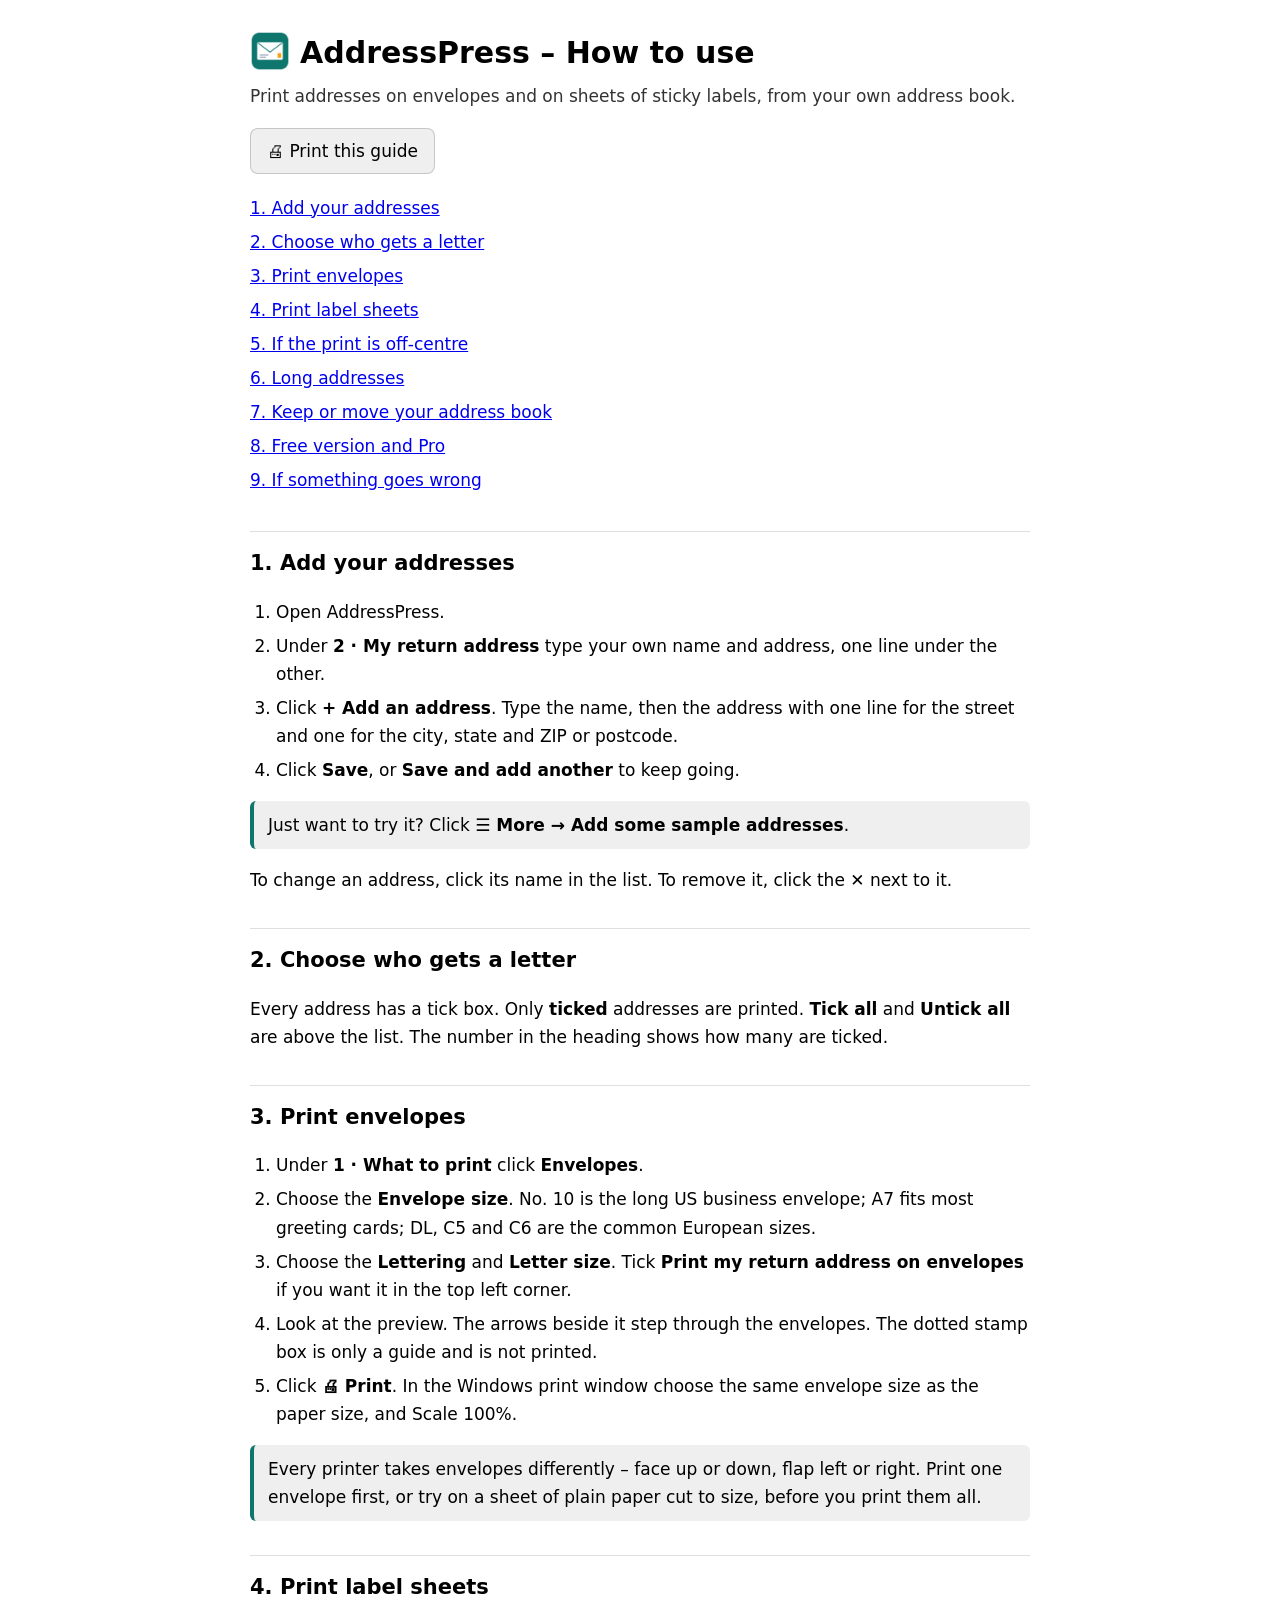
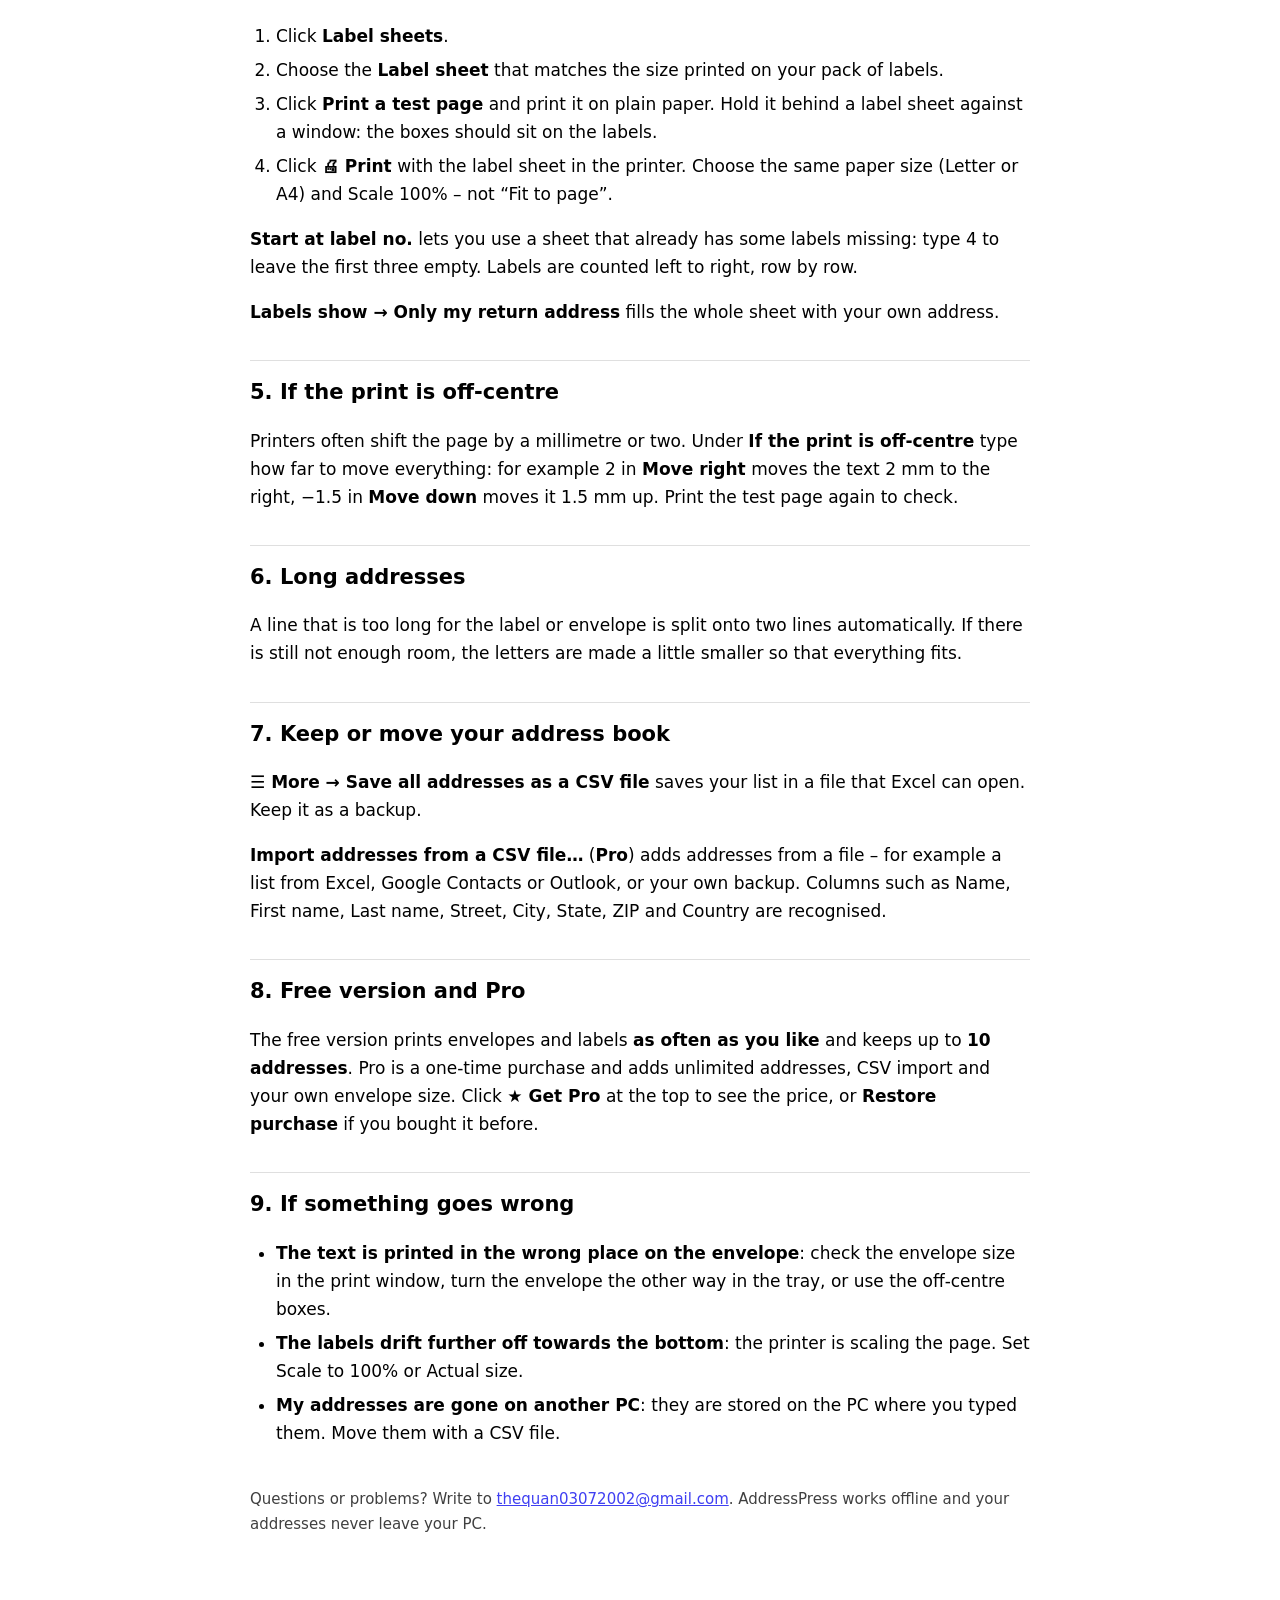
==== help.html @ 4247af62 "AddressPress 1.0" ====
<!doctype html><html lang="en"><head><meta charset="utf-8"><meta name="viewport" content="width=device-width, initial-scale=1"><title>AddressPress – How to use</title><link rel="icon" href="icon-192.png"><style>:root{--a:#0f766e;color-scheme:light dark}body{font:17px/1.65 "Segoe UI",system-ui,sans-serif;max-width:780px;margin:0 auto;padding:28px 20px 60px}h1{font-size:30px;margin:0 0 4px}h1 img{vertical-align:-8px;border-radius:8px;margin-right:10px}h2{font-size:21px;margin:34px 0 8px;padding-top:14px;border-top:1px solid #8884}.lead{opacity:.8;margin:0 0 18px}ol,ul{padding-left:26px}li{margin:6px 0}.tip{border-left:4px solid var(--a);background:#8882;padding:10px 14px;border-radius:6px;margin:12px 0}.toc a{display:block;padding:3px 0}.foot{margin-top:40px;opacity:.75;font-size:15px}button{font:inherit;padding:8px 16px;border-radius:8px;border:1px solid #8886;cursor:pointer}figure{margin:16px 0}figure img{display:block;max-width:100%;height:auto;border:1px solid #8886;border-radius:8px}figcaption{font-size:14px;opacity:.75;margin-top:6px}@media print{.noprint{display:none}}</style></head><body><h1><img src="icon-192.png" width="40" height="40" alt="">AddressPress – How to use</h1><p class="lead">Print addresses on envelopes and on sheets of sticky labels, from your own address book.</p><p class="noprint"><button onclick="print()">🖨 Print this guide</button></p><div class="toc noprint"><a href="#s0">1. Add your addresses</a><a href="#s1">2. Choose who gets a letter</a><a href="#s2">3. Print envelopes</a><a href="#s3">4. Print label sheets</a><a href="#s4">5. If the print is off-centre</a><a href="#s5">6. Long addresses</a><a href="#s6">7. Keep or move your address book</a><a href="#s7">8. Free version and Pro</a><a href="#s8">9. If something goes wrong</a></div><h2 id="s0">1. Add your addresses</h2><ol><li>Open AddressPress.</li><li>Under <b>2 · My return address</b> type your own name and address, one line under the other.</li><li>Click <b>+ Add an address</b>. Type the name, then the address with one line for the street and one for the city, state and ZIP or postcode.</li><li>Click <b>Save</b>, or <b>Save and add another</b> to keep going.</li></ol><p class="tip">Just want to try it? Click <b>☰ More → Add some sample addresses</b>.</p><p>To change an address, click its name in the list. To remove it, click the <b>✕</b> next to it.</p><h2 id="s1">2. Choose who gets a letter</h2><p>Every address has a tick box. Only <b>ticked</b> addresses are printed. <b>Tick all</b> and <b>Untick all</b> are above the list. The number in the heading shows how many are ticked.</p><h2 id="s2">3. Print envelopes</h2><ol><li>Under <b>1 · What to print</b> click <b>Envelopes</b>.</li><li>Choose the <b>Envelope size</b>. No. 10 is the long US business envelope; A7 fits most greeting cards; DL, C5 and C6 are the common European sizes.</li><li>Choose the <b>Lettering</b> and <b>Letter size</b>. Tick <b>Print my return address on envelopes</b> if you want it in the top left corner.</li><li>Look at the preview. The arrows beside it step through the envelopes. The dotted stamp box is only a guide and is not printed.</li><li>Click <b>🖨 Print</b>. In the Windows print window choose the same envelope size as the paper size, and Scale 100%.</li></ol><p class="tip">Every printer takes envelopes differently – face up or down, flap left or right. Print one envelope first, or try on a sheet of plain paper cut to size, before you print them all.</p><h2 id="s3">4. Print label sheets</h2><ol><li>Click <b>Label sheets</b>.</li><li>Choose the <b>Label sheet</b> that matches the size printed on your pack of labels.</li><li>Click <b>Print a test page</b> and print it on plain paper. Hold it behind a label sheet against a window: the boxes should sit on the labels.</li><li>Click <b>🖨 Print</b> with the label sheet in the printer. Choose the same paper size (Letter or A4) and Scale 100% – not “Fit to page”.</li></ol><p><b>Start at label no.</b> lets you use a sheet that already has some labels missing: type 4 to leave the first three empty. Labels are counted left to right, row by row.</p><p><b>Labels show → Only my return address</b> fills the whole sheet with your own address.</p><h2 id="s4">5. If the print is off-centre</h2><p>Printers often shift the page by a millimetre or two. Under <b>If the print is off-centre</b> type how far to move everything: for example 2 in <b>Move right</b> moves the text 2 mm to the right, −1.5 in <b>Move down</b> moves it 1.5 mm up. Print the test page again to check.</p><h2 id="s5">6. Long addresses</h2><p>A line that is too long for the label or envelope is split onto two lines automatically. If there is still not enough room, the letters are made a little smaller so that everything fits.</p><h2 id="s6">7. Keep or move your address book</h2><p><b>☰ More → Save all addresses as a CSV file</b> saves your list in a file that Excel can open. Keep it as a backup.</p><p><b>Import addresses from a CSV file…</b> (<b>Pro</b>) adds addresses from a file – for example a list from Excel, Google Contacts or Outlook, or your own backup. Columns such as Name, First name, Last name, Street, City, State, ZIP and Country are recognised.</p><h2 id="s7">8. Free version and Pro</h2><p>The free version prints envelopes and labels <b>as often as you like</b> and keeps up to <b>10 addresses</b>. Pro is a one-time purchase and adds unlimited addresses, CSV import and your own envelope size. Click <b>★ Get Pro</b> at the top to see the price, or <b>Restore purchase</b> if you bought it before.</p><h2 id="s8">9. If something goes wrong</h2><ul><li><b>The text is printed in the wrong place on the envelope</b>: check the envelope size in the print window, turn the envelope the other way in the tray, or use the off-centre boxes.</li><li><b>The labels drift further off towards the bottom</b>: the printer is scaling the page. Set Scale to 100% or Actual size.</li><li><b>My addresses are gone on another PC</b>: they are stored on the PC where you typed them. Move them with a CSV file.</li></ul><p class="foot">Questions or problems? Write to <a href="mailto:thequan03072002@gmail.com">thequan03072002@gmail.com</a>. AddressPress works offline and your addresses never leave your PC.</p></body></html>
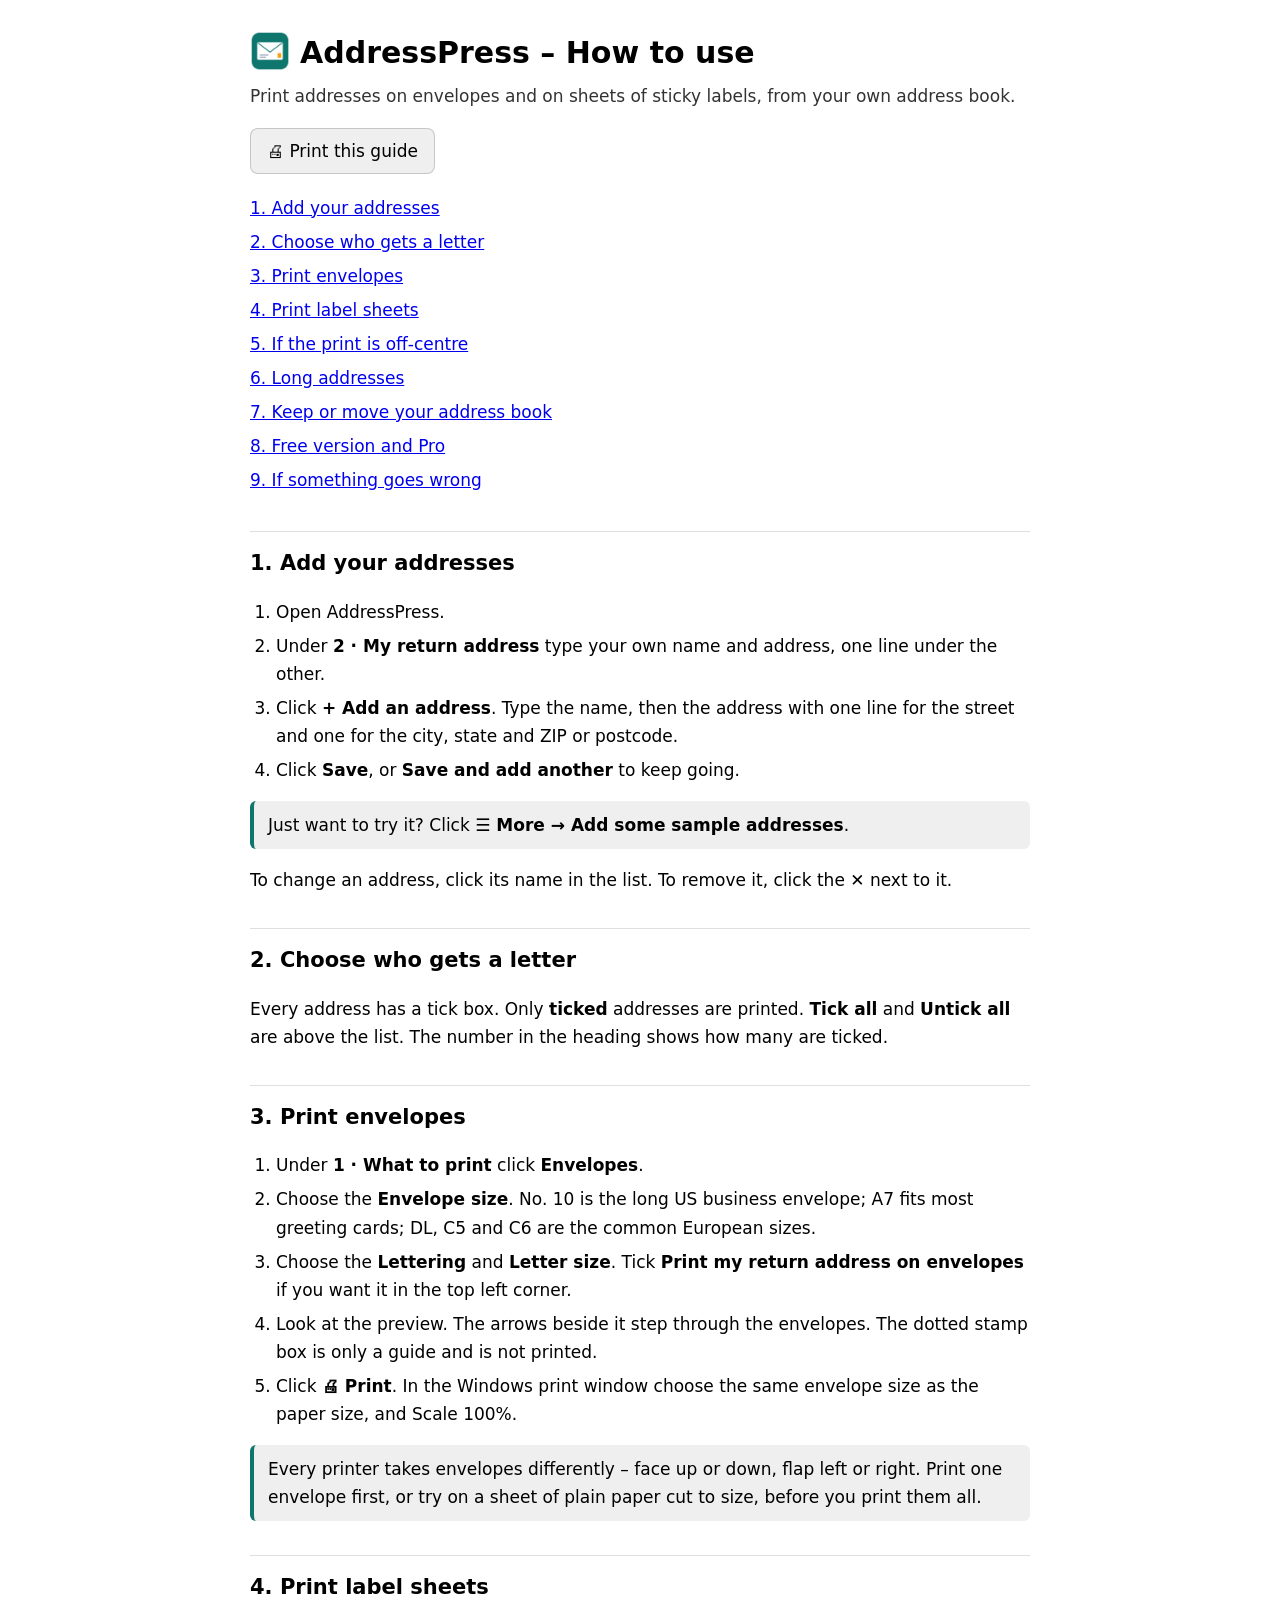
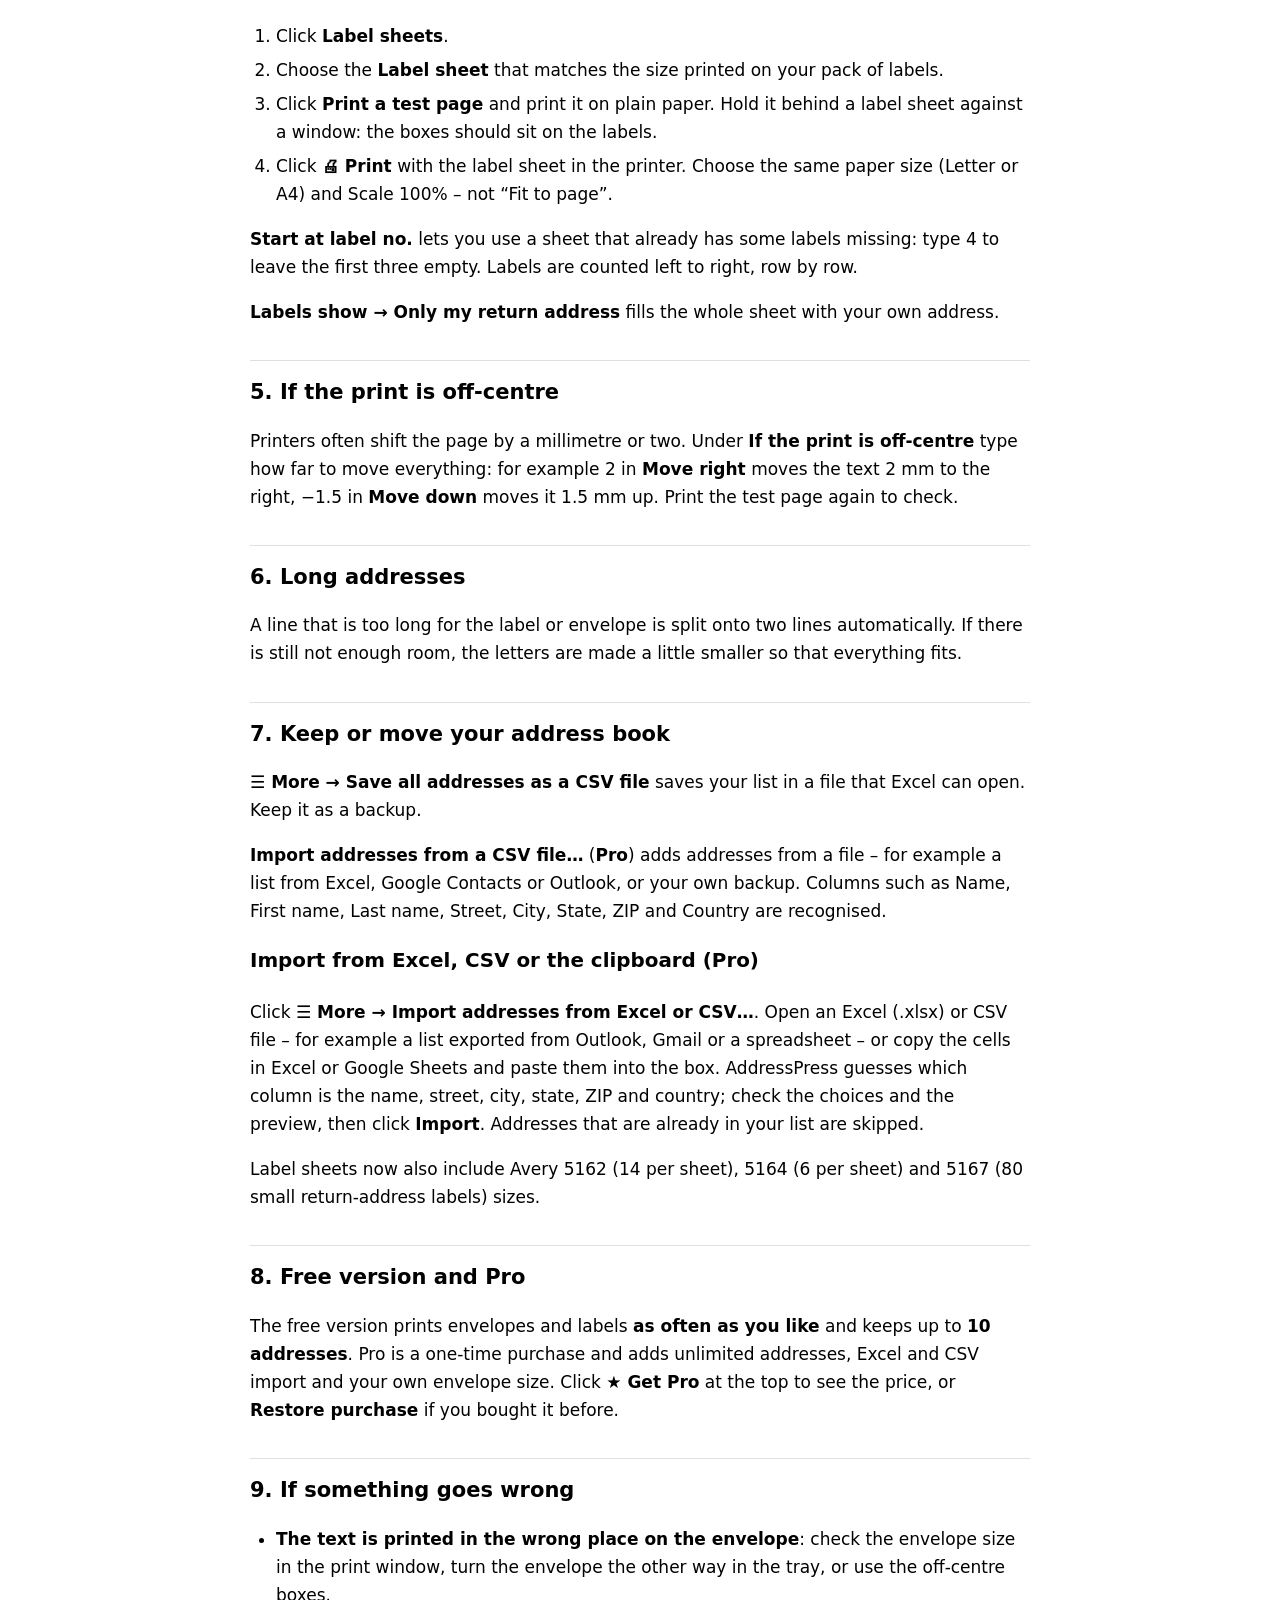
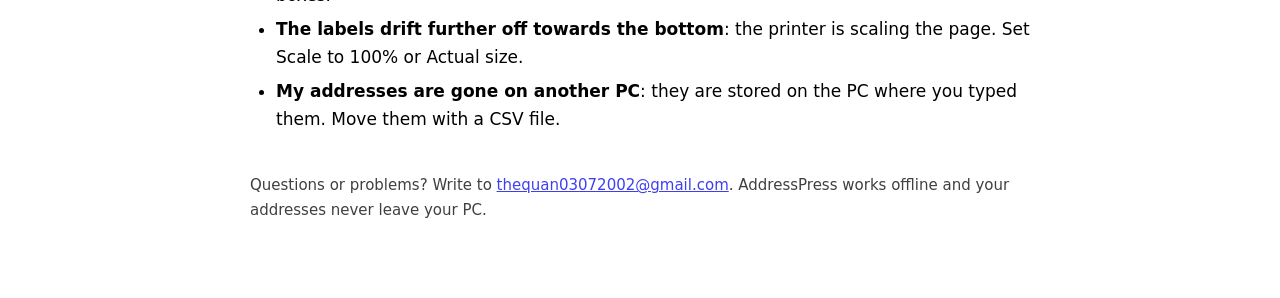
==== commit 7768540b: "Import addresses from Excel/CSV, more Avery label sizes" ====
--- a/help.html
+++ b/help.html
@@ -1 +1 @@
-<!doctype html><html lang="en"><head><meta charset="utf-8"><meta name="viewport" content="width=device-width, initial-scale=1"><title>AddressPress – How to use</title><link rel="icon" href="icon-192.png"><style>:root{--a:#0f766e;color-scheme:light dark}body{font:17px/1.65 "Segoe UI",system-ui,sans-serif;max-width:780px;margin:0 auto;padding:28px 20px 60px}h1{font-size:30px;margin:0 0 4px}h1 img{vertical-align:-8px;border-radius:8px;margin-right:10px}h2{font-size:21px;margin:34px 0 8px;padding-top:14px;border-top:1px solid #8884}.lead{opacity:.8;margin:0 0 18px}ol,ul{padding-left:26px}li{margin:6px 0}.tip{border-left:4px solid var(--a);background:#8882;padding:10px 14px;border-radius:6px;margin:12px 0}.toc a{display:block;padding:3px 0}.foot{margin-top:40px;opacity:.75;font-size:15px}button{font:inherit;padding:8px 16px;border-radius:8px;border:1px solid #8886;cursor:pointer}figure{margin:16px 0}figure img{display:block;max-width:100%;height:auto;border:1px solid #8886;border-radius:8px}figcaption{font-size:14px;opacity:.75;margin-top:6px}@media print{.noprint{display:none}}</style></head><body><h1><img src="icon-192.png" width="40" height="40" alt="">AddressPress – How to use</h1><p class="lead">Print addresses on envelopes and on sheets of sticky labels, from your own address book.</p><p class="noprint"><button onclick="print()">🖨 Print this guide</button></p><div class="toc noprint"><a href="#s0">1. Add your addresses</a><a href="#s1">2. Choose who gets a letter</a><a href="#s2">3. Print envelopes</a><a href="#s3">4. Print label sheets</a><a href="#s4">5. If the print is off-centre</a><a href="#s5">6. Long addresses</a><a href="#s6">7. Keep or move your address book</a><a href="#s7">8. Free version and Pro</a><a href="#s8">9. If something goes wrong</a></div><h2 id="s0">1. Add your addresses</h2><ol><li>Open AddressPress.</li><li>Under <b>2 · My return address</b> type your own name and address, one line under the other.</li><li>Click <b>+ Add an address</b>. Type the name, then the address with one line for the street and one for the city, state and ZIP or postcode.</li><li>Click <b>Save</b>, or <b>Save and add another</b> to keep going.</li></ol><p class="tip">Just want to try it? Click <b>☰ More → Add some sample addresses</b>.</p><p>To change an address, click its name in the list. To remove it, click the <b>✕</b> next to it.</p><h2 id="s1">2. Choose who gets a letter</h2><p>Every address has a tick box. Only <b>ticked</b> addresses are printed. <b>Tick all</b> and <b>Untick all</b> are above the list. The number in the heading shows how many are ticked.</p><h2 id="s2">3. Print envelopes</h2><ol><li>Under <b>1 · What to print</b> click <b>Envelopes</b>.</li><li>Choose the <b>Envelope size</b>. No. 10 is the long US business envelope; A7 fits most greeting cards; DL, C5 and C6 are the common European sizes.</li><li>Choose the <b>Lettering</b> and <b>Letter size</b>. Tick <b>Print my return address on envelopes</b> if you want it in the top left corner.</li><li>Look at the preview. The arrows beside it step through the envelopes. The dotted stamp box is only a guide and is not printed.</li><li>Click <b>🖨 Print</b>. In the Windows print window choose the same envelope size as the paper size, and Scale 100%.</li></ol><p class="tip">Every printer takes envelopes differently – face up or down, flap left or right. Print one envelope first, or try on a sheet of plain paper cut to size, before you print them all.</p><h2 id="s3">4. Print label sheets</h2><ol><li>Click <b>Label sheets</b>.</li><li>Choose the <b>Label sheet</b> that matches the size printed on your pack of labels.</li><li>Click <b>Print a test page</b> and print it on plain paper. Hold it behind a label sheet against a window: the boxes should sit on the labels.</li><li>Click <b>🖨 Print</b> with the label sheet in the printer. Choose the same paper size (Letter or A4) and Scale 100% – not “Fit to page”.</li></ol><p><b>Start at label no.</b> lets you use a sheet that already has some labels missing: type 4 to leave the first three empty. Labels are counted left to right, row by row.</p><p><b>Labels show → Only my return address</b> fills the whole sheet with your own address.</p><h2 id="s4">5. If the print is off-centre</h2><p>Printers often shift the page by a millimetre or two. Under <b>If the print is off-centre</b> type how far to move everything: for example 2 in <b>Move right</b> moves the text 2 mm to the right, −1.5 in <b>Move down</b> moves it 1.5 mm up. Print the test page again to check.</p><h2 id="s5">6. Long addresses</h2><p>A line that is too long for the label or envelope is split onto two lines automatically. If there is still not enough room, the letters are made a little smaller so that everything fits.</p><h2 id="s6">7. Keep or move your address book</h2><p><b>☰ More → Save all addresses as a CSV file</b> saves your list in a file that Excel can open. Keep it as a backup.</p><p><b>Import addresses from a CSV file…</b> (<b>Pro</b>) adds addresses from a file – for example a list from Excel, Google Contacts or Outlook, or your own backup. Columns such as Name, First name, Last name, Street, City, State, ZIP and Country are recognised.</p><h2 id="s7">8. Free version and Pro</h2><p>The free version prints envelopes and labels <b>as often as you like</b> and keeps up to <b>10 addresses</b>. Pro is a one-time purchase and adds unlimited addresses, CSV import and your own envelope size. Click <b>★ Get Pro</b> at the top to see the price, or <b>Restore purchase</b> if you bought it before.</p><h2 id="s8">9. If something goes wrong</h2><ul><li><b>The text is printed in the wrong place on the envelope</b>: check the envelope size in the print window, turn the envelope the other way in the tray, or use the off-centre boxes.</li><li><b>The labels drift further off towards the bottom</b>: the printer is scaling the page. Set Scale to 100% or Actual size.</li><li><b>My addresses are gone on another PC</b>: they are stored on the PC where you typed them. Move them with a CSV file.</li></ul><p class="foot">Questions or problems? Write to <a href="mailto:thequan03072002@gmail.com">thequan03072002@gmail.com</a>. AddressPress works offline and your addresses never leave your PC.</p></body></html>+<!doctype html><html lang="en"><head><meta charset="utf-8"><meta name="viewport" content="width=device-width, initial-scale=1"><title>AddressPress – How to use</title><link rel="icon" href="icon-192.png"><style>:root{--a:#0f766e;color-scheme:light dark}body{font:17px/1.65 "Segoe UI",system-ui,sans-serif;max-width:780px;margin:0 auto;padding:28px 20px 60px}h1{font-size:30px;margin:0 0 4px}h1 img{vertical-align:-8px;border-radius:8px;margin-right:10px}h2{font-size:21px;margin:34px 0 8px;padding-top:14px;border-top:1px solid #8884}.lead{opacity:.8;margin:0 0 18px}ol,ul{padding-left:26px}li{margin:6px 0}.tip{border-left:4px solid var(--a);background:#8882;padding:10px 14px;border-radius:6px;margin:12px 0}.toc a{display:block;padding:3px 0}.foot{margin-top:40px;opacity:.75;font-size:15px}button{font:inherit;padding:8px 16px;border-radius:8px;border:1px solid #8886;cursor:pointer}figure{margin:16px 0}figure img{display:block;max-width:100%;height:auto;border:1px solid #8886;border-radius:8px}figcaption{font-size:14px;opacity:.75;margin-top:6px}@media print{.noprint{display:none}}</style></head><body><h1><img src="icon-192.png" width="40" height="40" alt="">AddressPress – How to use</h1><p class="lead">Print addresses on envelopes and on sheets of sticky labels, from your own address book.</p><p class="noprint"><button onclick="print()">🖨 Print this guide</button></p><div class="toc noprint"><a href="#s0">1. Add your addresses</a><a href="#s1">2. Choose who gets a letter</a><a href="#s2">3. Print envelopes</a><a href="#s3">4. Print label sheets</a><a href="#s4">5. If the print is off-centre</a><a href="#s5">6. Long addresses</a><a href="#s6">7. Keep or move your address book</a><a href="#s7">8. Free version and Pro</a><a href="#s8">9. If something goes wrong</a></div><h2 id="s0">1. Add your addresses</h2><ol><li>Open AddressPress.</li><li>Under <b>2 · My return address</b> type your own name and address, one line under the other.</li><li>Click <b>+ Add an address</b>. Type the name, then the address with one line for the street and one for the city, state and ZIP or postcode.</li><li>Click <b>Save</b>, or <b>Save and add another</b> to keep going.</li></ol><p class="tip">Just want to try it? Click <b>☰ More → Add some sample addresses</b>.</p><p>To change an address, click its name in the list. To remove it, click the <b>✕</b> next to it.</p><h2 id="s1">2. Choose who gets a letter</h2><p>Every address has a tick box. Only <b>ticked</b> addresses are printed. <b>Tick all</b> and <b>Untick all</b> are above the list. The number in the heading shows how many are ticked.</p><h2 id="s2">3. Print envelopes</h2><ol><li>Under <b>1 · What to print</b> click <b>Envelopes</b>.</li><li>Choose the <b>Envelope size</b>. No. 10 is the long US business envelope; A7 fits most greeting cards; DL, C5 and C6 are the common European sizes.</li><li>Choose the <b>Lettering</b> and <b>Letter size</b>. Tick <b>Print my return address on envelopes</b> if you want it in the top left corner.</li><li>Look at the preview. The arrows beside it step through the envelopes. The dotted stamp box is only a guide and is not printed.</li><li>Click <b>🖨 Print</b>. In the Windows print window choose the same envelope size as the paper size, and Scale 100%.</li></ol><p class="tip">Every printer takes envelopes differently – face up or down, flap left or right. Print one envelope first, or try on a sheet of plain paper cut to size, before you print them all.</p><h2 id="s3">4. Print label sheets</h2><ol><li>Click <b>Label sheets</b>.</li><li>Choose the <b>Label sheet</b> that matches the size printed on your pack of labels.</li><li>Click <b>Print a test page</b> and print it on plain paper. Hold it behind a label sheet against a window: the boxes should sit on the labels.</li><li>Click <b>🖨 Print</b> with the label sheet in the printer. Choose the same paper size (Letter or A4) and Scale 100% – not “Fit to page”.</li></ol><p><b>Start at label no.</b> lets you use a sheet that already has some labels missing: type 4 to leave the first three empty. Labels are counted left to right, row by row.</p><p><b>Labels show → Only my return address</b> fills the whole sheet with your own address.</p><h2 id="s4">5. If the print is off-centre</h2><p>Printers often shift the page by a millimetre or two. Under <b>If the print is off-centre</b> type how far to move everything: for example 2 in <b>Move right</b> moves the text 2 mm to the right, −1.5 in <b>Move down</b> moves it 1.5 mm up. Print the test page again to check.</p><h2 id="s5">6. Long addresses</h2><p>A line that is too long for the label or envelope is split onto two lines automatically. If there is still not enough room, the letters are made a little smaller so that everything fits.</p><h2 id="s6">7. Keep or move your address book</h2><p><b>☰ More → Save all addresses as a CSV file</b> saves your list in a file that Excel can open. Keep it as a backup.</p><p><b>Import addresses from a CSV file…</b> (<b>Pro</b>) adds addresses from a file – for example a list from Excel, Google Contacts or Outlook, or your own backup. Columns such as Name, First name, Last name, Street, City, State, ZIP and Country are recognised.</p><h3>Import from Excel, CSV or the clipboard (Pro)</h3><p>Click <b>☰ More → Import addresses from Excel or CSV…</b>. Open an Excel (.xlsx) or CSV file – for example a list exported from Outlook, Gmail or a spreadsheet – or copy the cells in Excel or Google Sheets and paste them into the box. AddressPress guesses which column is the name, street, city, state, ZIP and country; check the choices and the preview, then click <b>Import</b>. Addresses that are already in your list are skipped.</p><p>Label sheets now also include Avery 5162 (14 per sheet), 5164 (6 per sheet) and 5167 (80 small return-address labels) sizes.</p><h2 id="s7">8. Free version and Pro</h2><p>The free version prints envelopes and labels <b>as often as you like</b> and keeps up to <b>10 addresses</b>. Pro is a one-time purchase and adds unlimited addresses, Excel and CSV import and your own envelope size. Click <b>★ Get Pro</b> at the top to see the price, or <b>Restore purchase</b> if you bought it before.</p><h2 id="s8">9. If something goes wrong</h2><ul><li><b>The text is printed in the wrong place on the envelope</b>: check the envelope size in the print window, turn the envelope the other way in the tray, or use the off-centre boxes.</li><li><b>The labels drift further off towards the bottom</b>: the printer is scaling the page. Set Scale to 100% or Actual size.</li><li><b>My addresses are gone on another PC</b>: they are stored on the PC where you typed them. Move them with a CSV file.</li></ul><p class="foot">Questions or problems? Write to <a href="mailto:thequan03072002@gmail.com">thequan03072002@gmail.com</a>. AddressPress works offline and your addresses never leave your PC.</p></body></html>
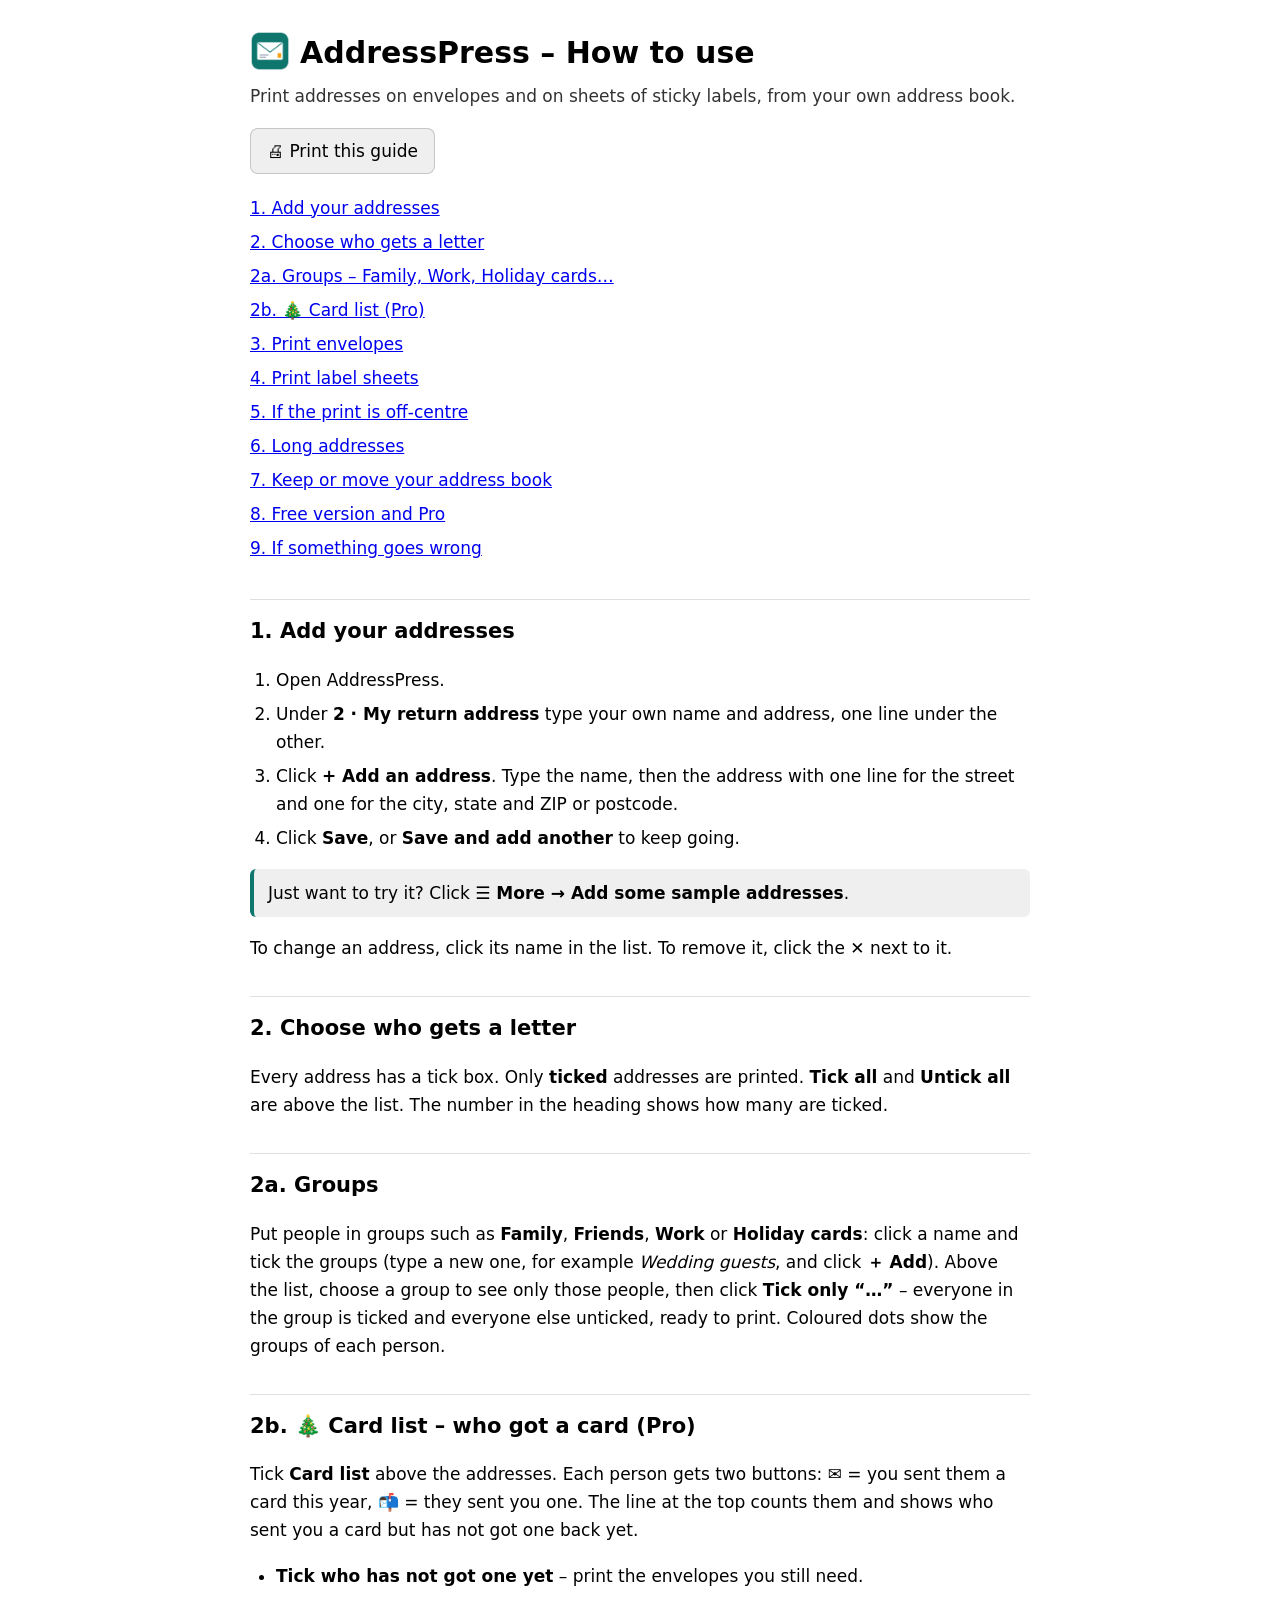
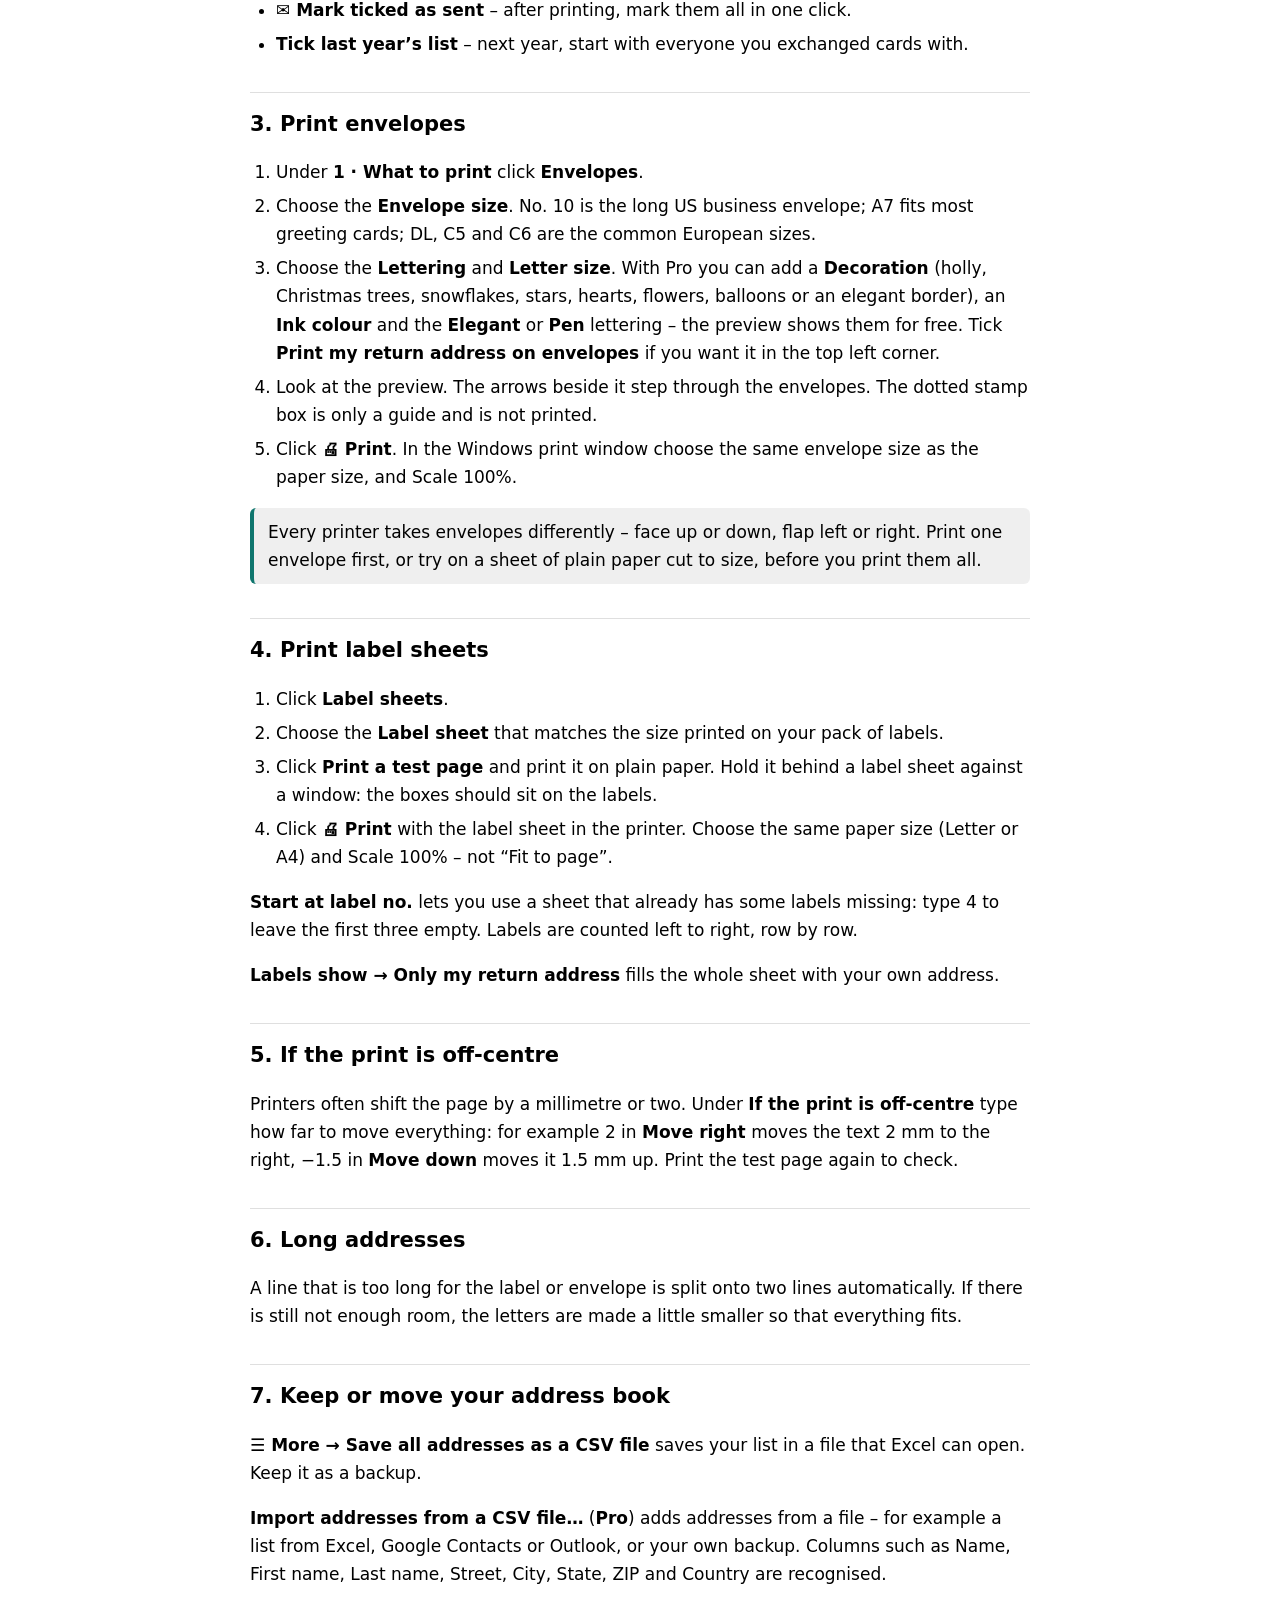
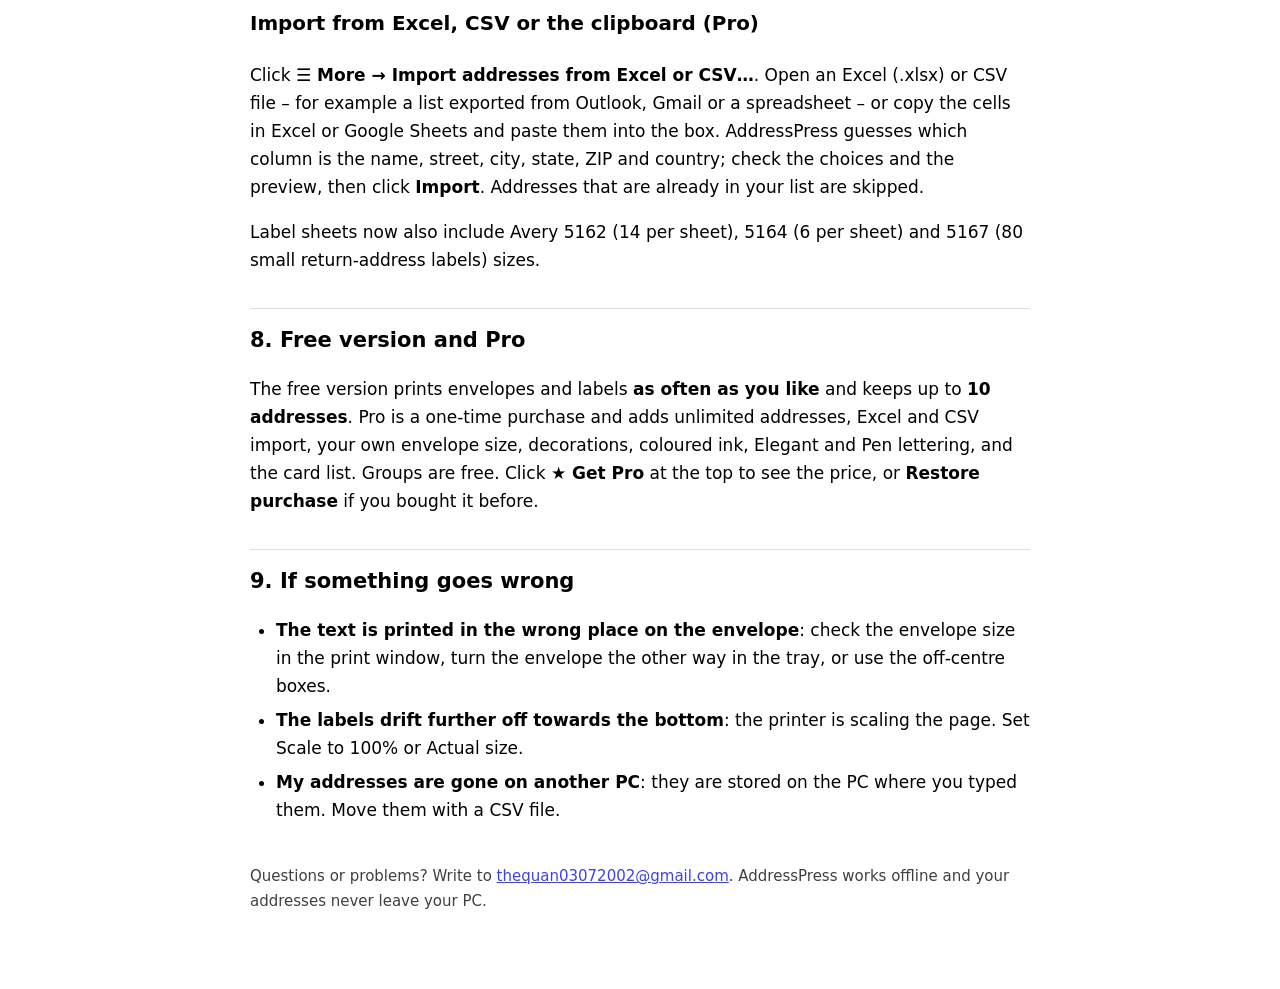
==== commit 7ca77255: "v9: groups, holiday card list, decorations, ink colours, new lettering" ====
--- a/help.html
+++ b/help.html
@@ -1 +1 @@
-<!doctype html><html lang="en"><head><meta charset="utf-8"><meta name="viewport" content="width=device-width, initial-scale=1"><title>AddressPress – How to use</title><link rel="icon" href="icon-192.png"><style>:root{--a:#0f766e;color-scheme:light dark}body{font:17px/1.65 "Segoe UI",system-ui,sans-serif;max-width:780px;margin:0 auto;padding:28px 20px 60px}h1{font-size:30px;margin:0 0 4px}h1 img{vertical-align:-8px;border-radius:8px;margin-right:10px}h2{font-size:21px;margin:34px 0 8px;padding-top:14px;border-top:1px solid #8884}.lead{opacity:.8;margin:0 0 18px}ol,ul{padding-left:26px}li{margin:6px 0}.tip{border-left:4px solid var(--a);background:#8882;padding:10px 14px;border-radius:6px;margin:12px 0}.toc a{display:block;padding:3px 0}.foot{margin-top:40px;opacity:.75;font-size:15px}button{font:inherit;padding:8px 16px;border-radius:8px;border:1px solid #8886;cursor:pointer}figure{margin:16px 0}figure img{display:block;max-width:100%;height:auto;border:1px solid #8886;border-radius:8px}figcaption{font-size:14px;opacity:.75;margin-top:6px}@media print{.noprint{display:none}}</style></head><body><h1><img src="icon-192.png" width="40" height="40" alt="">AddressPress – How to use</h1><p class="lead">Print addresses on envelopes and on sheets of sticky labels, from your own address book.</p><p class="noprint"><button onclick="print()">🖨 Print this guide</button></p><div class="toc noprint"><a href="#s0">1. Add your addresses</a><a href="#s1">2. Choose who gets a letter</a><a href="#s2">3. Print envelopes</a><a href="#s3">4. Print label sheets</a><a href="#s4">5. If the print is off-centre</a><a href="#s5">6. Long addresses</a><a href="#s6">7. Keep or move your address book</a><a href="#s7">8. Free version and Pro</a><a href="#s8">9. If something goes wrong</a></div><h2 id="s0">1. Add your addresses</h2><ol><li>Open AddressPress.</li><li>Under <b>2 · My return address</b> type your own name and address, one line under the other.</li><li>Click <b>+ Add an address</b>. Type the name, then the address with one line for the street and one for the city, state and ZIP or postcode.</li><li>Click <b>Save</b>, or <b>Save and add another</b> to keep going.</li></ol><p class="tip">Just want to try it? Click <b>☰ More → Add some sample addresses</b>.</p><p>To change an address, click its name in the list. To remove it, click the <b>✕</b> next to it.</p><h2 id="s1">2. Choose who gets a letter</h2><p>Every address has a tick box. Only <b>ticked</b> addresses are printed. <b>Tick all</b> and <b>Untick all</b> are above the list. The number in the heading shows how many are ticked.</p><h2 id="s2">3. Print envelopes</h2><ol><li>Under <b>1 · What to print</b> click <b>Envelopes</b>.</li><li>Choose the <b>Envelope size</b>. No. 10 is the long US business envelope; A7 fits most greeting cards; DL, C5 and C6 are the common European sizes.</li><li>Choose the <b>Lettering</b> and <b>Letter size</b>. Tick <b>Print my return address on envelopes</b> if you want it in the top left corner.</li><li>Look at the preview. The arrows beside it step through the envelopes. The dotted stamp box is only a guide and is not printed.</li><li>Click <b>🖨 Print</b>. In the Windows print window choose the same envelope size as the paper size, and Scale 100%.</li></ol><p class="tip">Every printer takes envelopes differently – face up or down, flap left or right. Print one envelope first, or try on a sheet of plain paper cut to size, before you print them all.</p><h2 id="s3">4. Print label sheets</h2><ol><li>Click <b>Label sheets</b>.</li><li>Choose the <b>Label sheet</b> that matches the size printed on your pack of labels.</li><li>Click <b>Print a test page</b> and print it on plain paper. Hold it behind a label sheet against a window: the boxes should sit on the labels.</li><li>Click <b>🖨 Print</b> with the label sheet in the printer. Choose the same paper size (Letter or A4) and Scale 100% – not “Fit to page”.</li></ol><p><b>Start at label no.</b> lets you use a sheet that already has some labels missing: type 4 to leave the first three empty. Labels are counted left to right, row by row.</p><p><b>Labels show → Only my return address</b> fills the whole sheet with your own address.</p><h2 id="s4">5. If the print is off-centre</h2><p>Printers often shift the page by a millimetre or two. Under <b>If the print is off-centre</b> type how far to move everything: for example 2 in <b>Move right</b> moves the text 2 mm to the right, −1.5 in <b>Move down</b> moves it 1.5 mm up. Print the test page again to check.</p><h2 id="s5">6. Long addresses</h2><p>A line that is too long for the label or envelope is split onto two lines automatically. If there is still not enough room, the letters are made a little smaller so that everything fits.</p><h2 id="s6">7. Keep or move your address book</h2><p><b>☰ More → Save all addresses as a CSV file</b> saves your list in a file that Excel can open. Keep it as a backup.</p><p><b>Import addresses from a CSV file…</b> (<b>Pro</b>) adds addresses from a file – for example a list from Excel, Google Contacts or Outlook, or your own backup. Columns such as Name, First name, Last name, Street, City, State, ZIP and Country are recognised.</p><h3>Import from Excel, CSV or the clipboard (Pro)</h3><p>Click <b>☰ More → Import addresses from Excel or CSV…</b>. Open an Excel (.xlsx) or CSV file – for example a list exported from Outlook, Gmail or a spreadsheet – or copy the cells in Excel or Google Sheets and paste them into the box. AddressPress guesses which column is the name, street, city, state, ZIP and country; check the choices and the preview, then click <b>Import</b>. Addresses that are already in your list are skipped.</p><p>Label sheets now also include Avery 5162 (14 per sheet), 5164 (6 per sheet) and 5167 (80 small return-address labels) sizes.</p><h2 id="s7">8. Free version and Pro</h2><p>The free version prints envelopes and labels <b>as often as you like</b> and keeps up to <b>10 addresses</b>. Pro is a one-time purchase and adds unlimited addresses, Excel and CSV import and your own envelope size. Click <b>★ Get Pro</b> at the top to see the price, or <b>Restore purchase</b> if you bought it before.</p><h2 id="s8">9. If something goes wrong</h2><ul><li><b>The text is printed in the wrong place on the envelope</b>: check the envelope size in the print window, turn the envelope the other way in the tray, or use the off-centre boxes.</li><li><b>The labels drift further off towards the bottom</b>: the printer is scaling the page. Set Scale to 100% or Actual size.</li><li><b>My addresses are gone on another PC</b>: they are stored on the PC where you typed them. Move them with a CSV file.</li></ul><p class="foot">Questions or problems? Write to <a href="mailto:thequan03072002@gmail.com">thequan03072002@gmail.com</a>. AddressPress works offline and your addresses never leave your PC.</p></body></html>+<!doctype html><html lang="en"><head><meta charset="utf-8"><meta name="viewport" content="width=device-width, initial-scale=1"><title>AddressPress – How to use</title><link rel="icon" href="icon-192.png"><style>:root{--a:#0f766e;color-scheme:light dark}body{font:17px/1.65 "Segoe UI",system-ui,sans-serif;max-width:780px;margin:0 auto;padding:28px 20px 60px}h1{font-size:30px;margin:0 0 4px}h1 img{vertical-align:-8px;border-radius:8px;margin-right:10px}h2{font-size:21px;margin:34px 0 8px;padding-top:14px;border-top:1px solid #8884}.lead{opacity:.8;margin:0 0 18px}ol,ul{padding-left:26px}li{margin:6px 0}.tip{border-left:4px solid var(--a);background:#8882;padding:10px 14px;border-radius:6px;margin:12px 0}.toc a{display:block;padding:3px 0}.foot{margin-top:40px;opacity:.75;font-size:15px}button{font:inherit;padding:8px 16px;border-radius:8px;border:1px solid #8886;cursor:pointer}figure{margin:16px 0}figure img{display:block;max-width:100%;height:auto;border:1px solid #8886;border-radius:8px}figcaption{font-size:14px;opacity:.75;margin-top:6px}@media print{.noprint{display:none}}</style></head><body><h1><img src="icon-192.png" width="40" height="40" alt="">AddressPress – How to use</h1><p class="lead">Print addresses on envelopes and on sheets of sticky labels, from your own address book.</p><p class="noprint"><button onclick="print()">🖨 Print this guide</button></p><div class="toc noprint"><a href="#s0">1. Add your addresses</a><a href="#s1">2. Choose who gets a letter</a><a href="#g">2a. Groups – Family, Work, Holiday cards…</a><a href="#c">2b. 🎄 Card list (Pro)</a><a href="#s2">3. Print envelopes</a><a href="#s3">4. Print label sheets</a><a href="#s4">5. If the print is off-centre</a><a href="#s5">6. Long addresses</a><a href="#s6">7. Keep or move your address book</a><a href="#s7">8. Free version and Pro</a><a href="#s8">9. If something goes wrong</a></div><h2 id="s0">1. Add your addresses</h2><ol><li>Open AddressPress.</li><li>Under <b>2 · My return address</b> type your own name and address, one line under the other.</li><li>Click <b>+ Add an address</b>. Type the name, then the address with one line for the street and one for the city, state and ZIP or postcode.</li><li>Click <b>Save</b>, or <b>Save and add another</b> to keep going.</li></ol><p class="tip">Just want to try it? Click <b>☰ More → Add some sample addresses</b>.</p><p>To change an address, click its name in the list. To remove it, click the <b>✕</b> next to it.</p><h2 id="s1">2. Choose who gets a letter</h2><p>Every address has a tick box. Only <b>ticked</b> addresses are printed. <b>Tick all</b> and <b>Untick all</b> are above the list. The number in the heading shows how many are ticked.</p><h2 id="g">2a. Groups</h2><p>Put people in groups such as <b>Family</b>, <b>Friends</b>, <b>Work</b> or <b>Holiday cards</b>: click a name and tick the groups (type a new one, for example <i>Wedding guests</i>, and click <b>＋ Add</b>). Above the list, choose a group to see only those people, then click <b>Tick only “…”</b> – everyone in the group is ticked and everyone else unticked, ready to print. Coloured dots show the groups of each person.</p><h2 id="c">2b. 🎄 Card list – who got a card (Pro)</h2><p>Tick <b>Card list</b> above the addresses. Each person gets two buttons: <b>✉</b> = you sent them a card this year, <b>📬</b> = they sent you one. The line at the top counts them and shows who sent you a card but has not got one back yet.</p><ul><li><b>Tick who has not got one yet</b> – print the envelopes you still need.</li><li><b>✉ Mark ticked as sent</b> – after printing, mark them all in one click.</li><li><b>Tick last year’s list</b> – next year, start with everyone you exchanged cards with.</li></ul><h2 id="s2">3. Print envelopes</h2><ol><li>Under <b>1 · What to print</b> click <b>Envelopes</b>.</li><li>Choose the <b>Envelope size</b>. No. 10 is the long US business envelope; A7 fits most greeting cards; DL, C5 and C6 are the common European sizes.</li><li>Choose the <b>Lettering</b> and <b>Letter size</b>. With Pro you can add a <b>Decoration</b> (holly, Christmas trees, snowflakes, stars, hearts, flowers, balloons or an elegant border), an <b>Ink colour</b> and the <b>Elegant</b> or <b>Pen</b> lettering – the preview shows them for free. Tick <b>Print my return address on envelopes</b> if you want it in the top left corner.</li><li>Look at the preview. The arrows beside it step through the envelopes. The dotted stamp box is only a guide and is not printed.</li><li>Click <b>🖨 Print</b>. In the Windows print window choose the same envelope size as the paper size, and Scale 100%.</li></ol><p class="tip">Every printer takes envelopes differently – face up or down, flap left or right. Print one envelope first, or try on a sheet of plain paper cut to size, before you print them all.</p><h2 id="s3">4. Print label sheets</h2><ol><li>Click <b>Label sheets</b>.</li><li>Choose the <b>Label sheet</b> that matches the size printed on your pack of labels.</li><li>Click <b>Print a test page</b> and print it on plain paper. Hold it behind a label sheet against a window: the boxes should sit on the labels.</li><li>Click <b>🖨 Print</b> with the label sheet in the printer. Choose the same paper size (Letter or A4) and Scale 100% – not “Fit to page”.</li></ol><p><b>Start at label no.</b> lets you use a sheet that already has some labels missing: type 4 to leave the first three empty. Labels are counted left to right, row by row.</p><p><b>Labels show → Only my return address</b> fills the whole sheet with your own address.</p><h2 id="s4">5. If the print is off-centre</h2><p>Printers often shift the page by a millimetre or two. Under <b>If the print is off-centre</b> type how far to move everything: for example 2 in <b>Move right</b> moves the text 2 mm to the right, −1.5 in <b>Move down</b> moves it 1.5 mm up. Print the test page again to check.</p><h2 id="s5">6. Long addresses</h2><p>A line that is too long for the label or envelope is split onto two lines automatically. If there is still not enough room, the letters are made a little smaller so that everything fits.</p><h2 id="s6">7. Keep or move your address book</h2><p><b>☰ More → Save all addresses as a CSV file</b> saves your list in a file that Excel can open. Keep it as a backup.</p><p><b>Import addresses from a CSV file…</b> (<b>Pro</b>) adds addresses from a file – for example a list from Excel, Google Contacts or Outlook, or your own backup. Columns such as Name, First name, Last name, Street, City, State, ZIP and Country are recognised.</p><h3>Import from Excel, CSV or the clipboard (Pro)</h3><p>Click <b>☰ More → Import addresses from Excel or CSV…</b>. Open an Excel (.xlsx) or CSV file – for example a list exported from Outlook, Gmail or a spreadsheet – or copy the cells in Excel or Google Sheets and paste them into the box. AddressPress guesses which column is the name, street, city, state, ZIP and country; check the choices and the preview, then click <b>Import</b>. Addresses that are already in your list are skipped.</p><p>Label sheets now also include Avery 5162 (14 per sheet), 5164 (6 per sheet) and 5167 (80 small return-address labels) sizes.</p><h2 id="s7">8. Free version and Pro</h2><p>The free version prints envelopes and labels <b>as often as you like</b> and keeps up to <b>10 addresses</b>. Pro is a one-time purchase and adds unlimited addresses, Excel and CSV import, your own envelope size, decorations, coloured ink, Elegant and Pen lettering, and the card list. Groups are free. Click <b>★ Get Pro</b> at the top to see the price, or <b>Restore purchase</b> if you bought it before.</p><h2 id="s8">9. If something goes wrong</h2><ul><li><b>The text is printed in the wrong place on the envelope</b>: check the envelope size in the print window, turn the envelope the other way in the tray, or use the off-centre boxes.</li><li><b>The labels drift further off towards the bottom</b>: the printer is scaling the page. Set Scale to 100% or Actual size.</li><li><b>My addresses are gone on another PC</b>: they are stored on the PC where you typed them. Move them with a CSV file.</li></ul><p class="foot">Questions or problems? Write to <a href="mailto:thequan03072002@gmail.com">thequan03072002@gmail.com</a>. AddressPress works offline and your addresses never leave your PC.</p></body></html>
